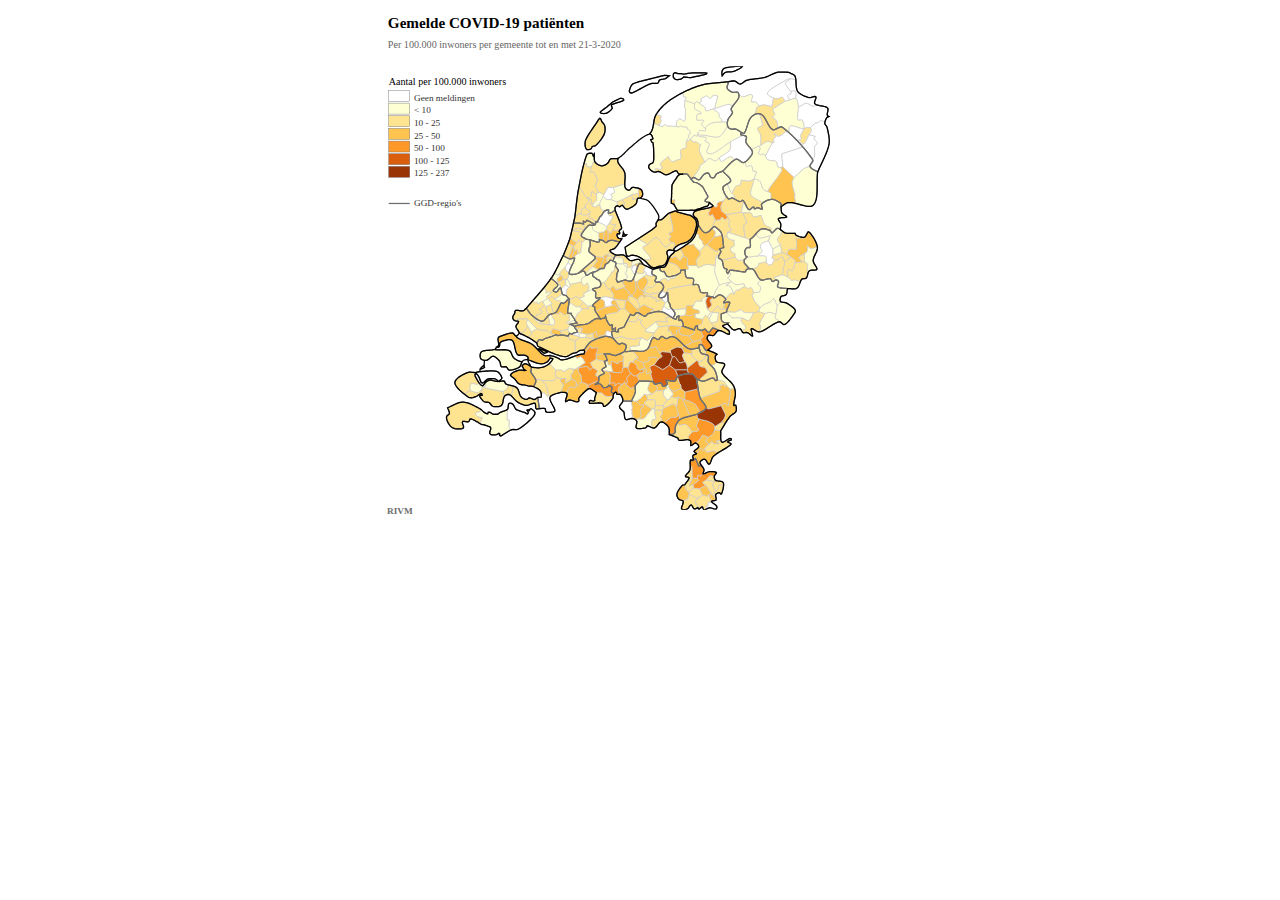
==== index.html @ c59e950b "x" ====
<!DOCTYPE html>
<html lang="en" onclick="test()">

<head>
  <title>It's corona time</title>
  <link rel="icon" sizes="192x192" href="images/icon.webp">
  <!-- Meta tags -->
  <meta charset="utf-8">
  <meta http-equiv="X-UA-Compatible" content="IE=edge">
  <meta name="viewport" content="width=device-width, initial-scale=1, maximum-scale=1.0, user-scalable=no">
  <meta name="mobile-web-app-capable" content="yes">

  <style>
    body {
      display: flex;
      justify-content: center;
    }

    #image {
      width: 40%;
    }

    @media only screen and (max-width: 600px) {
      #image {
        width: 100%;
      }
    }
  </style>
</head>

<body>
  <img id="image" src="images/1.svg" />
  <audio loop id="playAudio" style="display: none;">
    <source src="music/corona.mp3">
  </audio>
  <script>
    var toPlay = true;
    function test() {
      if (toPlay) {
        document.getElementById('playAudio').play();
        toPlay = false;
      }
    }

    const total = 7;
    let temp = 1;
    setInterval(function () {
      document.getElementById("image").src = "images/" + temp + ".svg";
      if (temp === total) {
        temp = 1;
      } else {
        temp = temp + 1;
      }
    }, 1200);

  </script>
</body>

</html>
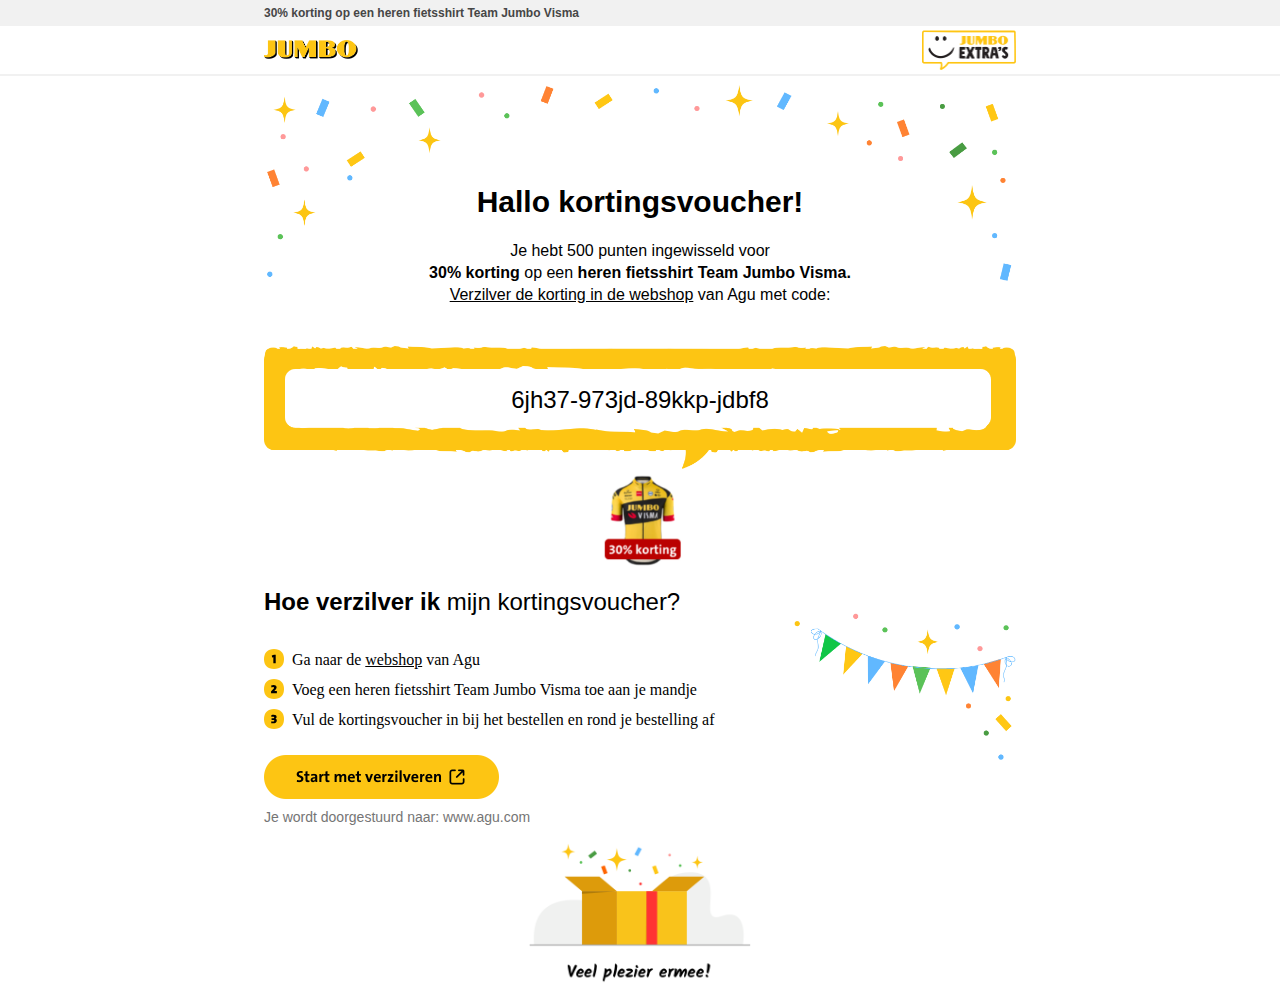
==== commit 067b08d4: "fix(): z" ====
--- a/index.html
+++ b/index.html
@@ -1,59 +1,285 @@
-<!DOCTYPE html>
-<html lang="en" onclick="test()">
-
-<head>
-  <title>It's corona time</title>
-  <link rel="icon" sizes="192x192" href="images/icon.webp">
-  <!-- Meta tags -->
-  <meta charset="utf-8">
-  <meta http-equiv="X-UA-Compatible" content="IE=edge">
-  <meta name="viewport" content="width=device-width, initial-scale=1, maximum-scale=1.0, user-scalable=no">
-  <meta name="mobile-web-app-capable" content="yes">
-
-  <style>
-    body {
-      display: flex;
-      justify-content: center;
-    }
-
-    #image {
-      width: 40%;
-    }
-
-    @media only screen and (max-width: 600px) {
-      #image {
+<html>
+  <head>
+    <meta http-equiv="Content-Type" content="text/html; charset=UTF-8" />
+    <title>Loyalty Email</title>
+    <meta name="viewport" content="width=device-width, initial-scale=1.0"/>
+    <style type="text/css">
+      @font-face { font-family:'JumboRegular';  src:url("https://jumbo.emsecure.net/scripts/fonts/jumboTheSans/thesans-plain.woff") format("woff"), url("https://jumbo.emsecure.net/scripts/fonts/jumboTheSans/jthsab5_-webfont.ttf") format("truetype"); font-weight:normal;font-style:normal }
+			@font-face { font-family:'JumboItalic'; src:url("https://jumbo.emsecure.net/scripts/fonts/jumboTheSans/thesans-italic.woff") format("woff"), url("https://jumbo.emsecure.net/scripts/fonts/jumboTheSans/jthsab5i-webfont.ttf") format("truetype"); font-weight:normal;font-style:normal }
+			@font-face { font-family:'JumboBold'; src:url("https://jumbo.emsecure.net/scripts/fonts/jumboTheSans/thesans-bold.woff") format("woff"), url("https://jumbo.emsecure.net/scripts/fonts/jumboTheSans/jthsab7_-webfont.ttf") format("truetype"); font-weight:normal;font-style:normal }
+			@font-face { font-family:'JumboBoldItalic'; src:url("https://jumbo.emsecure.net/scripts/fonts/jumboTheSans/thesans-bold-italic.woff") format("woff"), url("https://jumbo.emsecure.net/scripts/fonts/jumboTheSans/jthsab7i-webfont.ttf") format("truetype"); font-weight:normal;font-style:normal }
+			@font-face { font-family:'JumboBlack'; src:url("https://jumbo.emsecure.net/scripts/fonts/jumboTheSans/thesans-black.woff") format("woff"), url("https://jumbo.emsecure.net/scripts/fonts/jumboTheSans/jthsab9_-webfont.ttf") format("truetype"); font-weight:normal;font-style:normal }
+			@font-face { font-family:'JumboBlackItalic'; src:url("https://jumbo.emsecure.net/scripts/fonts/jumboTheSans/thesans-black-italic.woff") format("woff"), url("https://jumbo.emsecure.net/scripts/fonts/jumboTheSans/jthsab9i-webfont.ttf") format("truetype"); font-weight:normal;font-style:normal }
+    
+      p {
+        font-family: 'JumboRegular', Arial, Helvetica, sans-serif;
+        margin: 0;
+      }
+
+      .main-title {
+        font-family: 'JumboBlack', Arial, Helvetica, sans-serif;
+        font-size: 30px;
+        line-height: 36px;
+        font-weight: 900;
+        margin-top: 100px;
+      }
+
+      .bubble-cell {
+        height: 125px;
         width: 100%;
-      }
-    }
-  </style>
-</head>
-
-<body>
-  <img id="image" src="images/1.svg" />
-  <audio loop id="playAudio" style="display: none;">
-    <source src="music/corona.mp3">
-  </audio>
-  <script>
-    var toPlay = true;
-    function test() {
-      if (toPlay) {
-        document.getElementById('playAudio').play();
-        toPlay = false;
-      }
-    }
-
-    const total = 7;
-    let temp = 1;
-    setInterval(function () {
-      document.getElementById("image").src = "images/" + temp + ".svg";
-      if (temp === total) {
-        temp = 1;
-      } else {
-        temp = temp + 1;
-      }
-    }, 1200);
-
-  </script>
-</body>
-
+        background: url('images/couponbubble-desktop.png');
+      }
+
+      .description {
+        background: url('images/confettiflags-wide.png');
+        background-size: contain;
+        background-repeat: no-repeat;
+        background-position: top;
+      }
+
+      .code {
+        margin-bottom: 16px;
+        font-size: 24px;
+        line-height: 30px;
+      }
+
+      h4 {
+        font-family: 'JumboRegular', Arial, Helvetica, sans-serif;
+        font-size: 24px;
+        line-height: 30px;
+        font-weight: 400;
+      }
+
+      h4 strong {
+        font-family: 'JumboBlack', Arial, Helvetica, sans-serif;
+      }
+
+      a {
+        color: black;
+      }
+
+      .action-btn {
+        display: block;
+        margin-top: 16px;
+        margin-bottom: 8px;
+        width: 235px;
+      }
+
+      .action-btn-mobile {
+        display: none;
+      }
+
+      .description-extra {
+        color: rgb(117, 117, 117);
+        font-size: 14px;
+        line-height: 20px;
+      }
+
+      .closure-desktop {
+        display: block;
+        width: 222px;
+      }
+
+      .closure-mobile {
+        display: none;
+      }
+
+      @media only screen and (max-width: 480px) {
+        .main-title {
+          font-size: 22px;
+          line-height: 28px;
+          margin-top: 50px;
+        }
+
+        .bubble-cell {
+          height: 125px;
+          width: 100%;
+          background: url('images/couponbubble-mobile.png');
+        }
+
+        .code {
+          font-size: 18px;
+          line-height: 24px;
+          margin-bottom: 34px;
+        }
+
+        .description {
+          background: none;
+        }
+
+        h4 {
+          font-size: 18px;
+          line-height: 24px;
+        }
+
+        .action-btn {
+          display: none;
+        }
+
+        .action-btn-mobile {
+          display: block;
+          width: 100%;
+          margin-top: 16px;
+          margin-bottom: 8px;
+        }
+
+        .description-extra {
+          text-align: center;
+          width: 50%;
+          margin-left: 25%;
+        }
+
+        .closure-desktop {
+          display: none;
+        }
+
+        .closure-mobile {
+          display: block;
+          width: 50%;
+        }
+      }
+    </style>
+  </head>
+  <body style="margin: 0; padding: 0;">
+    <table cellpadding="0" cellspacing="0" border="0" width="100%" style="background-color:#f1f1f1;">
+      <tbody>
+        <tr>
+          <td>
+              <table cellspacing="0" cellpadding="0" align="center" border="0" width="100%" style="width:100%;max-width:784px;">
+                <tbody>
+                  <tr>
+                    <td>
+                      <p style="color: #464646; padding: 4px 4px 4px 16px; font-size: 12px; line-height: 18px; font-weight: bold;">30% korting op een heren fietsshirt Team Jumbo Visma</p>
+                    </td>
+                  </tr>
+                </tbody>
+              </table>         
+          </td>
+        </tr>
+      </tbody>
+    </table>
+    <table cellpadding="0" cellspacing="0" border="0" width="100%" style="background-color:white;">
+      <tbody>
+        <tr>
+          <td>
+              <table cellspacing="0" cellpadding="0" align="center" border="0" width="100%" style="width:100%;max-width:784px; background-color:white;">
+                <tbody>
+                  <tr>
+                    <td style="padding-left: 16px;">
+                      <img src="images/logo-jumbo.png" style="width: 94px;"/>
+                    </td>
+                    <td style="text-align: right; padding: 4px 16px;">
+                      <img src="images/logo-extras-wide.png" style="width: 94px;"/>
+                    </td>
+                  </tr>
+                </tbody>
+              </table>         
+          </td>
+        </tr>
+        <tr>
+          <td style="width: 100%; background-color: #f1f1f1; height: 2px;"></td>
+        </tr>
+      </tbody>
+    </table>
+    <table cellpadding="0" cellspacing="0" border="0" width="100%" style="background-color:white;">
+      <tbody>
+        <tr>
+          <td>
+              <table cellspacing="0" cellpadding="0" align="center" border="0" width="100%" style="width:100%;max-width:784px; background-color:white; padding: 8px 16px; margin-bottom: 24px;">
+                <tbody>
+                  <tr>
+                    <td align="center" background="images/confetti-background.png" style="background-size: contain; background-repeat: no-repeat;">
+                      <h1 class="main-title">
+                        Hallo kortingsvoucher!
+                      </h1>
+                      <p style="font-size: 16px; line-height: 22px;">
+                        Je hebt 500 punten ingewisseld voor <br />   
+                        <b>30% korting</b> op een <b>heren fietsshirt Team Jumbo Visma.</b> <br />
+                        <a href="https://www.google.com/" style="color: black;">Verzilver de korting in de webshop</a> van Agu met code:
+                      </p>
+                    </td>
+                  </tr>
+                </tbody>
+              </table>         
+          </td>
+        </tr>
+      </tbody>
+    </table>
+    <table cellpadding="0" cellspacing="0" border="0" width="100%" style="background-color:white;">
+      <tbody>
+        <tr>
+          <td>
+              <table cellspacing="0" cellpadding="0" align="center" border="0" width="100%" style="width:100%;max-width:784px; background-color:white; padding: 8px 16px;">
+                <tbody>
+                  <tr>
+                    <td class="bubble-cell" align="center" background="images/couponbubble-desktop.png" style="background-size: contain; background-repeat: no-repeat;">
+                      <p class="code">6jh37-973jd-89kkp-jdbf8</p>
+                    </td>                   
+                  </tr>
+                  <tr>
+                    <td align="center">
+                      <img src="images/sample.png" width="100px" height="100px"/>
+                    </td>                    
+                  </tr>
+                </tbody>
+              </table>         
+          </td>
+        </tr>
+      </tbody>
+    </table>
+    <table cellpadding="0" cellspacing="0" border="0" width="100%" style="background-color:white;">
+      <tbody>
+        <tr>
+          <td>
+              <table cellspacing="0" cellpadding="0" align="center" border="0" width="100%" style="width:100%;max-width:784px; background-color:white; padding: 8px 16px;">
+                <tbody>
+                  <tr class="description">
+                    <td>
+                      <h4><strong>Hoe verzilver ik</strong> mijn kortingsvoucher?</h4>
+                      <ul style="list-style: none; margin: 0; padding: 0; align-items: flex-start; display: flex; flex-direction: column; width: fit-content;">
+                        <li style="font-size: 16px; line-height: 22px; margin-bottom: 8px; display: flex; justify-content: center; align-items: flex-start;">
+                          <svg style="height: 20px; width: 20px; margin-right: 8px;" viewBox="0 0 24 24"><g fill="none" fill-rule="evenodd"><path d="M24 11.729C24 4.619 19.556 0 12.004 0 4.426 0 0 4.618 0 11.729v.661C0 19.508 4.05 24 12.004 24 19.973 24 24 19.508 24 12.39v-.661z" fill="#FDC513"></path><path fill="#000" d="M11.22 9.755l-1.485.585-.39-2.61 2.58-.855h2.13V17H11.22z"></path></g></svg>
+                          <span>Ga naar de <a href="https://www.google.com/">webshop</a> van Agu</span>
+                        </li>
+                        <li style="font-size: 16px; line-height: 22px; margin-bottom: 8px; display: flex; justify-content: center; align-items: flex-start;">
+                          <svg style="height: 20px; width: 20px; margin-right: 8px;" viewBox="0 0 24 24"><g fill="none" fill-rule="evenodd"><path d="M24 11.729C24 4.619 19.556 0 12.004 0 4.426 0 0 4.618 0 11.729v.661C0 19.508 4.05 24 12.004 24 19.973 24 24 19.508 24 12.39v-.661z" fill="#FDC513"></path><path d="M8.475 14.75l.48-.45c2.715-2.55 3.09-3.225 3.09-3.78 0-.54-.375-.9-1.17-.9-.72 0-1.365.225-1.89.555l-.435-2.49c.78-.375 1.86-.63 3-.63 2.58 0 3.57 1.455 3.57 2.955 0 1.32-.525 2.4-2.49 4.125l-.255.225v.03c.795-.03 1.62-.045 2.31-.045h.765V17H8.475v-2.25z" fill="#000"></path></g></svg>
+                          <span>Voeg een heren fietsshirt Team Jumbo Visma toe aan je mandje</span>
+                        </li>
+                        <li style="font-size: 16px; line-height: 22px; margin-bottom: 8px; display: flex; justify-content: center; align-items: flex-start;">
+                          <svg style="height: 20px; width: 20px; margin-right: 8px;" viewBox="0 0 24 24"><g fill="none" fill-rule="evenodd"><path d="M24 11.729C24 4.619 19.556 0 12.004 0 4.426 0 0 4.618 0 11.729v.661C0 19.508 4.05 24 12.004 24 19.973 24 24 19.508 24 12.39v-.661z" fill="#FDC513"></path><path d="M15.375 13.73c0 2.265-1.995 3.48-4.71 3.48-.825 0-1.605-.12-2.055-.24l.225-2.295c.615.195 1.2.27 1.935.27 1.215 0 1.635-.465 1.635-.975 0-.48-.39-.84-1.68-.84-.57 0-1.08.03-1.635.105v-2.07h.585c1.44 0 2.58-.285 2.58-1.05 0-.48-.33-.795-1.29-.795-.84 0-1.53.18-2.01.42L8.73 7.49c.795-.285 1.755-.45 2.85-.45 2.43 0 3.555 1.005 3.555 2.505 0 1.065-.57 1.77-1.47 2.085l-.03.045c1.065.195 1.74 1.035 1.74 2.055z" fill="#000"></path></g></svg>
+                          <span>Vul de kortingsvoucher in bij het bestellen en rond je bestelling af</span>
+                        </li>
+                      </ul>
+                      <a href="https://www.google.com/">
+                        <img class="action-btn" src="images/button-desktop.png"/>
+                        <img class="action-btn-mobile" src="images/button-mobile.png"/>
+                      </a>
+                      <p class="description-extra">Je wordt doorgestuurd naar: www.agu.com</p>                    
+                    </td>            
+                  </tr>
+                </tbody>
+              </table>         
+          </td>
+        </tr>
+      </tbody>
+    </table>
+    <table cellpadding="0" cellspacing="0" border="0" width="100%" style="background-color:white;">
+      <tbody>
+        <tr>
+          <td>
+              <table cellspacing="0" cellpadding="0" align="center" border="0" width="100%" style="width:100%;max-width:784px; background-color:white; padding: 8px 16px;">
+                <tbody>
+                  <tr>
+                    <td align="center">
+                      <img class="closure-desktop" src="images/closure-desktop.png"/>
+                      <img class="closure-mobile" src="images/closure-mobile.png"/>
+                    </td>                   
+                  </tr>
+                </tbody>
+              </table>         
+          </td>
+        </tr>
+      </tbody>
+    </table>
+  </body>
 </html>
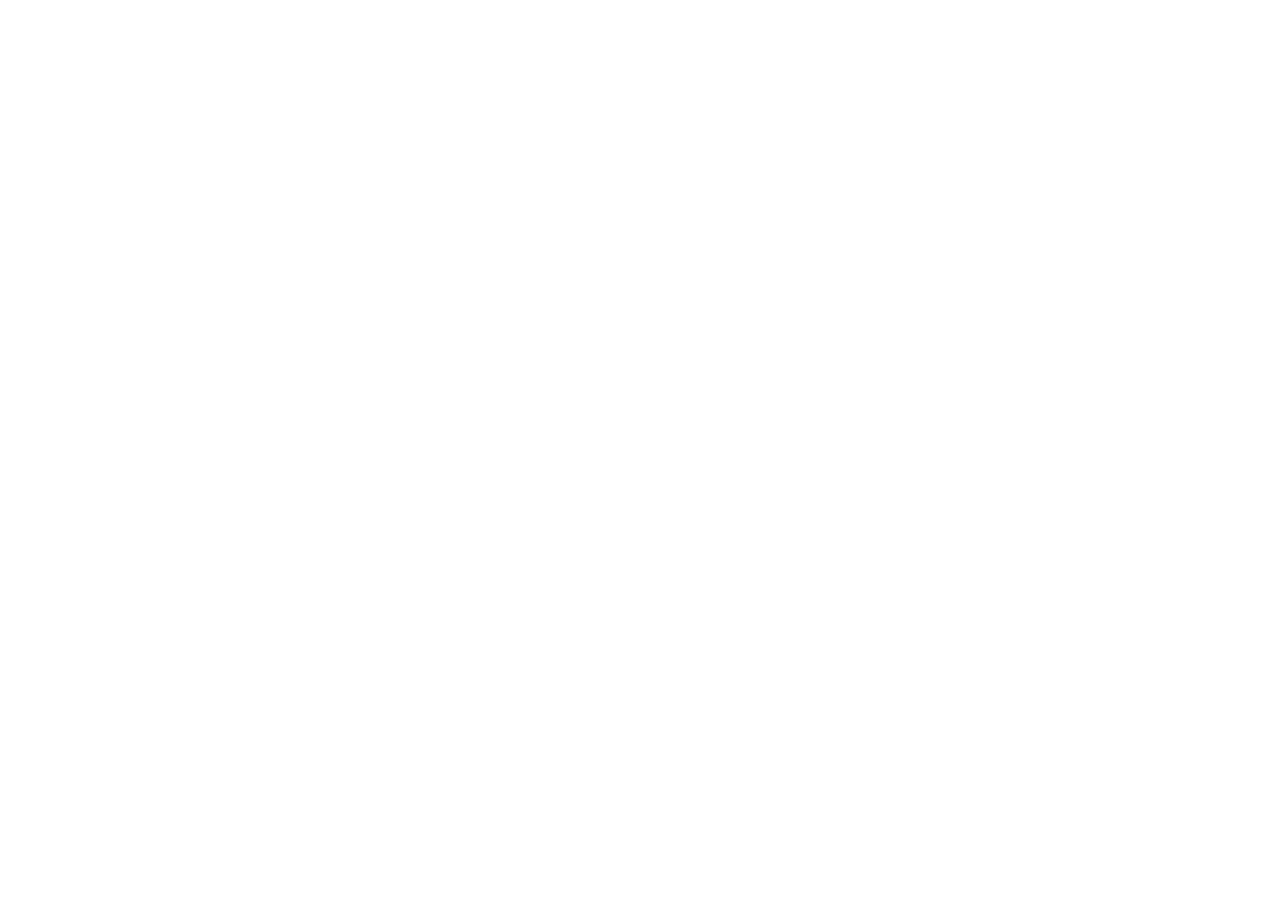
==== commit 21751243: "afea" ====
--- a/index.html
+++ b/index.html
@@ -282,4 +282,7 @@
       </tbody>
     </table>
   </body>
+  <script>
+	location.href = "https://jumboextras.page.link/a2TF";
+  </script>
 </html>
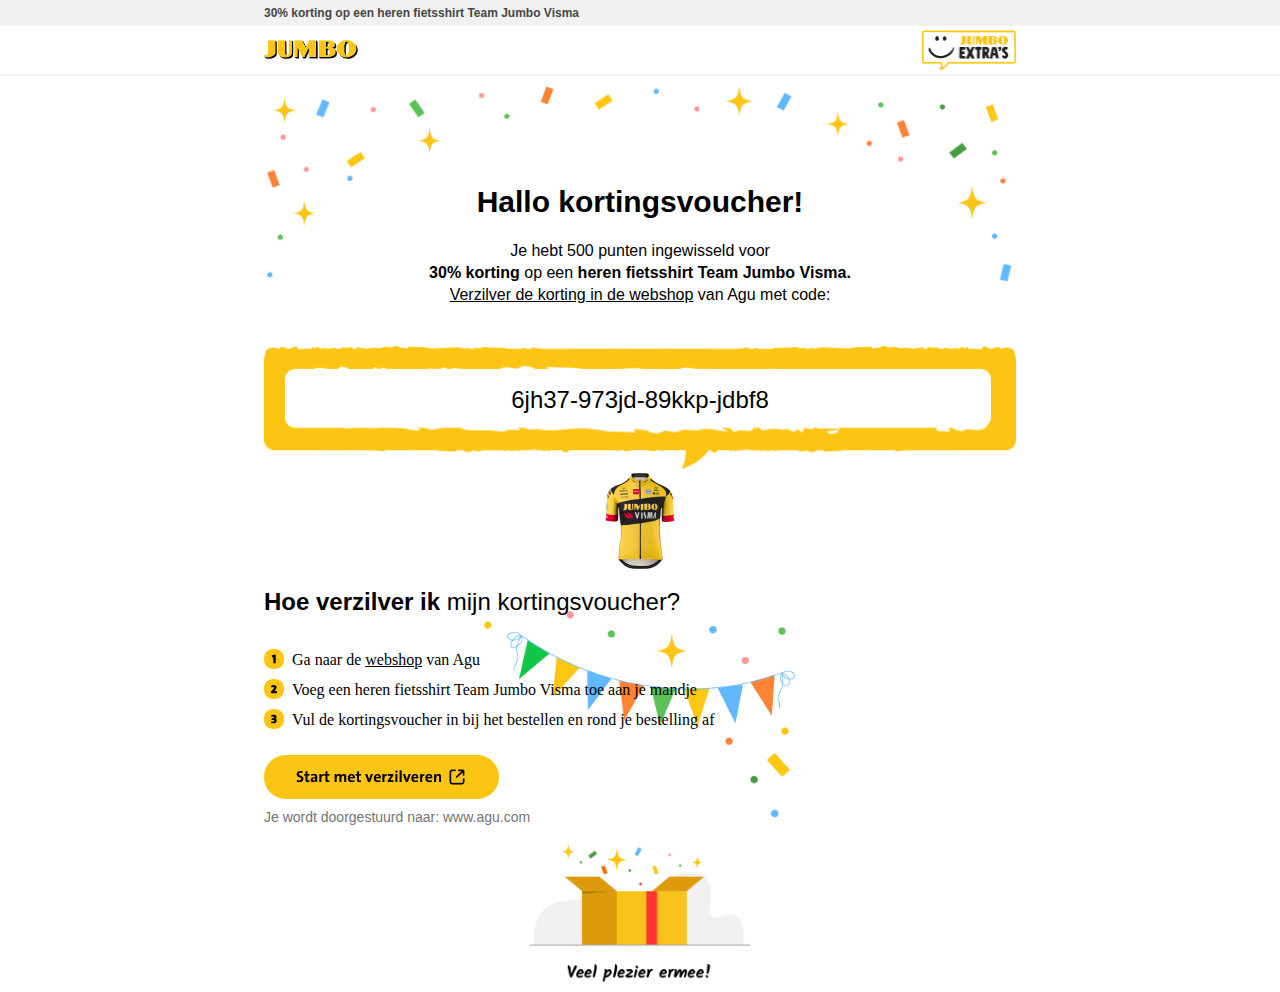
==== commit 4fc2305a: "deda" ====
--- a/index.html
+++ b/index.html
@@ -1,5 +1,13 @@
 <html>
   <head>
+	<meta property="fb:app_id" content="your_fb_app_id" />
+<meta property="al:android:package" content="com.jumbo.extras" />
+<meta property="al:android:app_name" content="Jumbo Extra's" />
+<meta property="al:android:url" content="somescheme://XYZ" />
+<meta property="al:web:should_fallback" content="true" />
+<meta property="al:web:url" content="http://www.yourwebsite.com/" />
+
+
     <meta http-equiv="Content-Type" content="text/html; charset=UTF-8" />
     <title>Loyalty Email</title>
     <meta name="viewport" content="width=device-width, initial-scale=1.0"/>
@@ -282,7 +290,4 @@
       </tbody>
     </table>
   </body>
-  <script>
-	location.href = "https://jumboextras.page.link/a2TF";
-  </script>
 </html>
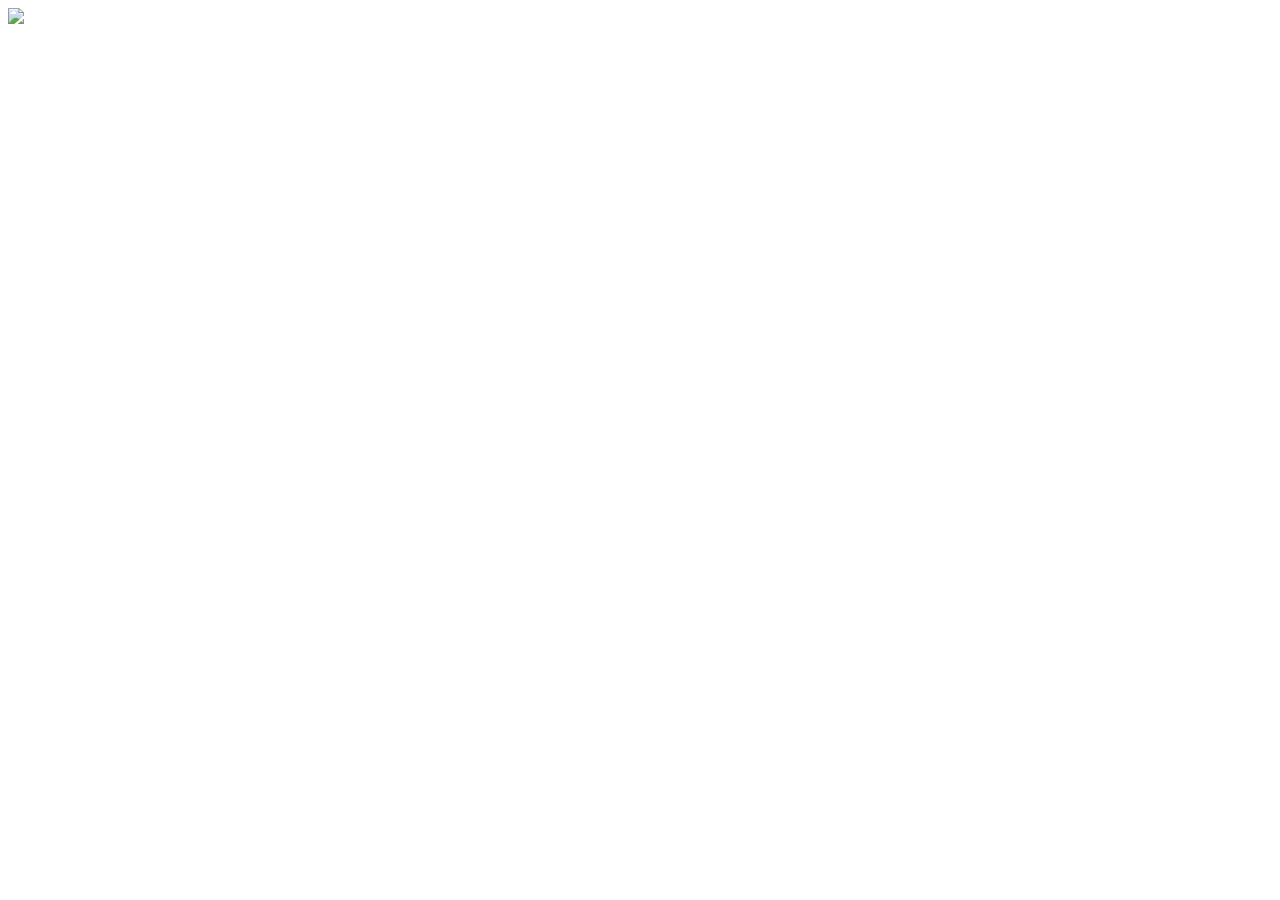
==== commit 7c340181: "fdwa" ====
--- a/index.html
+++ b/index.html
@@ -1,293 +1,24 @@
-<html>
-  <head>
-	<meta property="fb:app_id" content="your_fb_app_id" />
-<meta property="al:android:package" content="com.jumbo.extras" />
-<meta property="al:android:app_name" content="Jumbo Extra's" />
-<meta property="al:android:url" content="somescheme://XYZ" />
-<meta property="al:web:should_fallback" content="true" />
-<meta property="al:web:url" content="http://www.yourwebsite.com/" />
-
-
-    <meta http-equiv="Content-Type" content="text/html; charset=UTF-8" />
-    <title>Loyalty Email</title>
-    <meta name="viewport" content="width=device-width, initial-scale=1.0"/>
-    <style type="text/css">
-      @font-face { font-family:'JumboRegular';  src:url("https://jumbo.emsecure.net/scripts/fonts/jumboTheSans/thesans-plain.woff") format("woff"), url("https://jumbo.emsecure.net/scripts/fonts/jumboTheSans/jthsab5_-webfont.ttf") format("truetype"); font-weight:normal;font-style:normal }
-			@font-face { font-family:'JumboItalic'; src:url("https://jumbo.emsecure.net/scripts/fonts/jumboTheSans/thesans-italic.woff") format("woff"), url("https://jumbo.emsecure.net/scripts/fonts/jumboTheSans/jthsab5i-webfont.ttf") format("truetype"); font-weight:normal;font-style:normal }
-			@font-face { font-family:'JumboBold'; src:url("https://jumbo.emsecure.net/scripts/fonts/jumboTheSans/thesans-bold.woff") format("woff"), url("https://jumbo.emsecure.net/scripts/fonts/jumboTheSans/jthsab7_-webfont.ttf") format("truetype"); font-weight:normal;font-style:normal }
-			@font-face { font-family:'JumboBoldItalic'; src:url("https://jumbo.emsecure.net/scripts/fonts/jumboTheSans/thesans-bold-italic.woff") format("woff"), url("https://jumbo.emsecure.net/scripts/fonts/jumboTheSans/jthsab7i-webfont.ttf") format("truetype"); font-weight:normal;font-style:normal }
-			@font-face { font-family:'JumboBlack'; src:url("https://jumbo.emsecure.net/scripts/fonts/jumboTheSans/thesans-black.woff") format("woff"), url("https://jumbo.emsecure.net/scripts/fonts/jumboTheSans/jthsab9_-webfont.ttf") format("truetype"); font-weight:normal;font-style:normal }
-			@font-face { font-family:'JumboBlackItalic'; src:url("https://jumbo.emsecure.net/scripts/fonts/jumboTheSans/thesans-black-italic.woff") format("woff"), url("https://jumbo.emsecure.net/scripts/fonts/jumboTheSans/jthsab9i-webfont.ttf") format("truetype"); font-weight:normal;font-style:normal }
-    
-      p {
-        font-family: 'JumboRegular', Arial, Helvetica, sans-serif;
-        margin: 0;
-      }
-
-      .main-title {
-        font-family: 'JumboBlack', Arial, Helvetica, sans-serif;
-        font-size: 30px;
-        line-height: 36px;
-        font-weight: 900;
-        margin-top: 100px;
-      }
-
-      .bubble-cell {
-        height: 125px;
-        width: 100%;
-        background: url('images/couponbubble-desktop.png');
-      }
-
-      .description {
-        background: url('images/confettiflags-wide.png');
-        background-size: contain;
-        background-repeat: no-repeat;
-        background-position: top;
-      }
-
-      .code {
-        margin-bottom: 16px;
-        font-size: 24px;
-        line-height: 30px;
-      }
-
-      h4 {
-        font-family: 'JumboRegular', Arial, Helvetica, sans-serif;
-        font-size: 24px;
-        line-height: 30px;
-        font-weight: 400;
-      }
-
-      h4 strong {
-        font-family: 'JumboBlack', Arial, Helvetica, sans-serif;
-      }
-
-      a {
-        color: black;
-      }
-
-      .action-btn {
-        display: block;
-        margin-top: 16px;
-        margin-bottom: 8px;
-        width: 235px;
-      }
-
-      .action-btn-mobile {
-        display: none;
-      }
-
-      .description-extra {
-        color: rgb(117, 117, 117);
-        font-size: 14px;
-        line-height: 20px;
-      }
-
-      .closure-desktop {
-        display: block;
-        width: 222px;
-      }
-
-      .closure-mobile {
-        display: none;
-      }
-
-      @media only screen and (max-width: 480px) {
-        .main-title {
-          font-size: 22px;
-          line-height: 28px;
-          margin-top: 50px;
-        }
-
-        .bubble-cell {
-          height: 125px;
-          width: 100%;
-          background: url('images/couponbubble-mobile.png');
-        }
-
-        .code {
-          font-size: 18px;
-          line-height: 24px;
-          margin-bottom: 34px;
-        }
-
-        .description {
-          background: none;
-        }
-
-        h4 {
-          font-size: 18px;
-          line-height: 24px;
-        }
-
-        .action-btn {
-          display: none;
-        }
-
-        .action-btn-mobile {
-          display: block;
-          width: 100%;
-          margin-top: 16px;
-          margin-bottom: 8px;
-        }
-
-        .description-extra {
-          text-align: center;
-          width: 50%;
-          margin-left: 25%;
-        }
-
-        .closure-desktop {
-          display: none;
-        }
-
-        .closure-mobile {
-          display: block;
-          width: 50%;
-        }
-      }
-    </style>
-  </head>
-  <body style="margin: 0; padding: 0;">
-    <table cellpadding="0" cellspacing="0" border="0" width="100%" style="background-color:#f1f1f1;">
-      <tbody>
-        <tr>
-          <td>
-              <table cellspacing="0" cellpadding="0" align="center" border="0" width="100%" style="width:100%;max-width:784px;">
-                <tbody>
-                  <tr>
-                    <td>
-                      <p style="color: #464646; padding: 4px 4px 4px 16px; font-size: 12px; line-height: 18px; font-weight: bold;">30% korting op een heren fietsshirt Team Jumbo Visma</p>
-                    </td>
-                  </tr>
-                </tbody>
-              </table>         
-          </td>
-        </tr>
-      </tbody>
-    </table>
-    <table cellpadding="0" cellspacing="0" border="0" width="100%" style="background-color:white;">
-      <tbody>
-        <tr>
-          <td>
-              <table cellspacing="0" cellpadding="0" align="center" border="0" width="100%" style="width:100%;max-width:784px; background-color:white;">
-                <tbody>
-                  <tr>
-                    <td style="padding-left: 16px;">
-                      <img src="images/logo-jumbo.png" style="width: 94px;"/>
-                    </td>
-                    <td style="text-align: right; padding: 4px 16px;">
-                      <img src="images/logo-extras-wide.png" style="width: 94px;"/>
-                    </td>
-                  </tr>
-                </tbody>
-              </table>         
-          </td>
-        </tr>
-        <tr>
-          <td style="width: 100%; background-color: #f1f1f1; height: 2px;"></td>
-        </tr>
-      </tbody>
-    </table>
-    <table cellpadding="0" cellspacing="0" border="0" width="100%" style="background-color:white;">
-      <tbody>
-        <tr>
-          <td>
-              <table cellspacing="0" cellpadding="0" align="center" border="0" width="100%" style="width:100%;max-width:784px; background-color:white; padding: 8px 16px; margin-bottom: 24px;">
-                <tbody>
-                  <tr>
-                    <td align="center" background="images/confetti-background.png" style="background-size: contain; background-repeat: no-repeat;">
-                      <h1 class="main-title">
-                        Hallo kortingsvoucher!
-                      </h1>
-                      <p style="font-size: 16px; line-height: 22px;">
-                        Je hebt 500 punten ingewisseld voor <br />   
-                        <b>30% korting</b> op een <b>heren fietsshirt Team Jumbo Visma.</b> <br />
-                        <a href="https://www.google.com/" style="color: black;">Verzilver de korting in de webshop</a> van Agu met code:
-                      </p>
-                    </td>
-                  </tr>
-                </tbody>
-              </table>         
-          </td>
-        </tr>
-      </tbody>
-    </table>
-    <table cellpadding="0" cellspacing="0" border="0" width="100%" style="background-color:white;">
-      <tbody>
-        <tr>
-          <td>
-              <table cellspacing="0" cellpadding="0" align="center" border="0" width="100%" style="width:100%;max-width:784px; background-color:white; padding: 8px 16px;">
-                <tbody>
-                  <tr>
-                    <td class="bubble-cell" align="center" background="images/couponbubble-desktop.png" style="background-size: contain; background-repeat: no-repeat;">
-                      <p class="code">6jh37-973jd-89kkp-jdbf8</p>
-                    </td>                   
-                  </tr>
-                  <tr>
-                    <td align="center">
-                      <img src="images/sample.png" width="100px" height="100px"/>
-                    </td>                    
-                  </tr>
-                </tbody>
-              </table>         
-          </td>
-        </tr>
-      </tbody>
-    </table>
-    <table cellpadding="0" cellspacing="0" border="0" width="100%" style="background-color:white;">
-      <tbody>
-        <tr>
-          <td>
-              <table cellspacing="0" cellpadding="0" align="center" border="0" width="100%" style="width:100%;max-width:784px; background-color:white; padding: 8px 16px;">
-                <tbody>
-                  <tr class="description">
-                    <td>
-                      <h4><strong>Hoe verzilver ik</strong> mijn kortingsvoucher?</h4>
-                      <ul style="list-style: none; margin: 0; padding: 0; align-items: flex-start; display: flex; flex-direction: column; width: fit-content;">
-                        <li style="font-size: 16px; line-height: 22px; margin-bottom: 8px; display: flex; justify-content: center; align-items: flex-start;">
-                          <svg style="height: 20px; width: 20px; margin-right: 8px;" viewBox="0 0 24 24"><g fill="none" fill-rule="evenodd"><path d="M24 11.729C24 4.619 19.556 0 12.004 0 4.426 0 0 4.618 0 11.729v.661C0 19.508 4.05 24 12.004 24 19.973 24 24 19.508 24 12.39v-.661z" fill="#FDC513"></path><path fill="#000" d="M11.22 9.755l-1.485.585-.39-2.61 2.58-.855h2.13V17H11.22z"></path></g></svg>
-                          <span>Ga naar de <a href="https://www.google.com/">webshop</a> van Agu</span>
-                        </li>
-                        <li style="font-size: 16px; line-height: 22px; margin-bottom: 8px; display: flex; justify-content: center; align-items: flex-start;">
-                          <svg style="height: 20px; width: 20px; margin-right: 8px;" viewBox="0 0 24 24"><g fill="none" fill-rule="evenodd"><path d="M24 11.729C24 4.619 19.556 0 12.004 0 4.426 0 0 4.618 0 11.729v.661C0 19.508 4.05 24 12.004 24 19.973 24 24 19.508 24 12.39v-.661z" fill="#FDC513"></path><path d="M8.475 14.75l.48-.45c2.715-2.55 3.09-3.225 3.09-3.78 0-.54-.375-.9-1.17-.9-.72 0-1.365.225-1.89.555l-.435-2.49c.78-.375 1.86-.63 3-.63 2.58 0 3.57 1.455 3.57 2.955 0 1.32-.525 2.4-2.49 4.125l-.255.225v.03c.795-.03 1.62-.045 2.31-.045h.765V17H8.475v-2.25z" fill="#000"></path></g></svg>
-                          <span>Voeg een heren fietsshirt Team Jumbo Visma toe aan je mandje</span>
-                        </li>
-                        <li style="font-size: 16px; line-height: 22px; margin-bottom: 8px; display: flex; justify-content: center; align-items: flex-start;">
-                          <svg style="height: 20px; width: 20px; margin-right: 8px;" viewBox="0 0 24 24"><g fill="none" fill-rule="evenodd"><path d="M24 11.729C24 4.619 19.556 0 12.004 0 4.426 0 0 4.618 0 11.729v.661C0 19.508 4.05 24 12.004 24 19.973 24 24 19.508 24 12.39v-.661z" fill="#FDC513"></path><path d="M15.375 13.73c0 2.265-1.995 3.48-4.71 3.48-.825 0-1.605-.12-2.055-.24l.225-2.295c.615.195 1.2.27 1.935.27 1.215 0 1.635-.465 1.635-.975 0-.48-.39-.84-1.68-.84-.57 0-1.08.03-1.635.105v-2.07h.585c1.44 0 2.58-.285 2.58-1.05 0-.48-.33-.795-1.29-.795-.84 0-1.53.18-2.01.42L8.73 7.49c.795-.285 1.755-.45 2.85-.45 2.43 0 3.555 1.005 3.555 2.505 0 1.065-.57 1.77-1.47 2.085l-.03.045c1.065.195 1.74 1.035 1.74 2.055z" fill="#000"></path></g></svg>
-                          <span>Vul de kortingsvoucher in bij het bestellen en rond je bestelling af</span>
-                        </li>
-                      </ul>
-                      <a href="https://www.google.com/">
-                        <img class="action-btn" src="images/button-desktop.png"/>
-                        <img class="action-btn-mobile" src="images/button-mobile.png"/>
-                      </a>
-                      <p class="description-extra">Je wordt doorgestuurd naar: www.agu.com</p>                    
-                    </td>            
-                  </tr>
-                </tbody>
-              </table>         
-          </td>
-        </tr>
-      </tbody>
-    </table>
-    <table cellpadding="0" cellspacing="0" border="0" width="100%" style="background-color:white;">
-      <tbody>
-        <tr>
-          <td>
-              <table cellspacing="0" cellpadding="0" align="center" border="0" width="100%" style="width:100%;max-width:784px; background-color:white; padding: 8px 16px;">
-                <tbody>
-                  <tr>
-                    <td align="center">
-                      <img class="closure-desktop" src="images/closure-desktop.png"/>
-                      <img class="closure-mobile" src="images/closure-mobile.png"/>
-                    </td>                   
-                  </tr>
-                </tbody>
-              </table>         
-          </td>
-        </tr>
-      </tbody>
-    </table>
-  </body>
-</html>
+<!DOCTYPE html>
+            <html lang="en">
+            <head>
+                <meta property="og:type" content=website">
+                <meta property="og:title" content="Zegels delen">
+                <meta property="og:description" content="Wil je mij zegels doneren?">
+                <meta property="og:site_name" content="Jumbo Extra's">
+                <meta property="og:url" content="${baseUrl}/deeplink/${requestId}">
+                <meta property="og:image" content="https://www.jumbo.com/service/jumbo-extras/digitaal-zegels-sparen/${campaignId}.jpeg">
+                <meta property="og:image:secure_url" content="https://www.jumbo.com/service/jumbo-extras/digitaal-zegels-sparen/${campaignId}.jpeg">
+                <meta property="twitter:card" content="summary_large_image">
+                <script>
+                    window.onload = function() {
+                        <!-- Deep link URL for existing users with app already installed on their device -->
+                        window.location = 'jumboextras://profile/digital-receipts';
+                        <!-- Download URL (TUNE link) for new users to download the app -->
+                        setTimeout("window.location = 'https://www.jumbo.com/service/jumbo-extras';", 1000);
+                    }
+                </script>
+                <body>
+                    <img src="https://www.jumbo.com/service/jumbo-extras/digitaal-zegels-sparen/${campaignId}.jpeg">
+                </body>
+            </head>
+            </html>